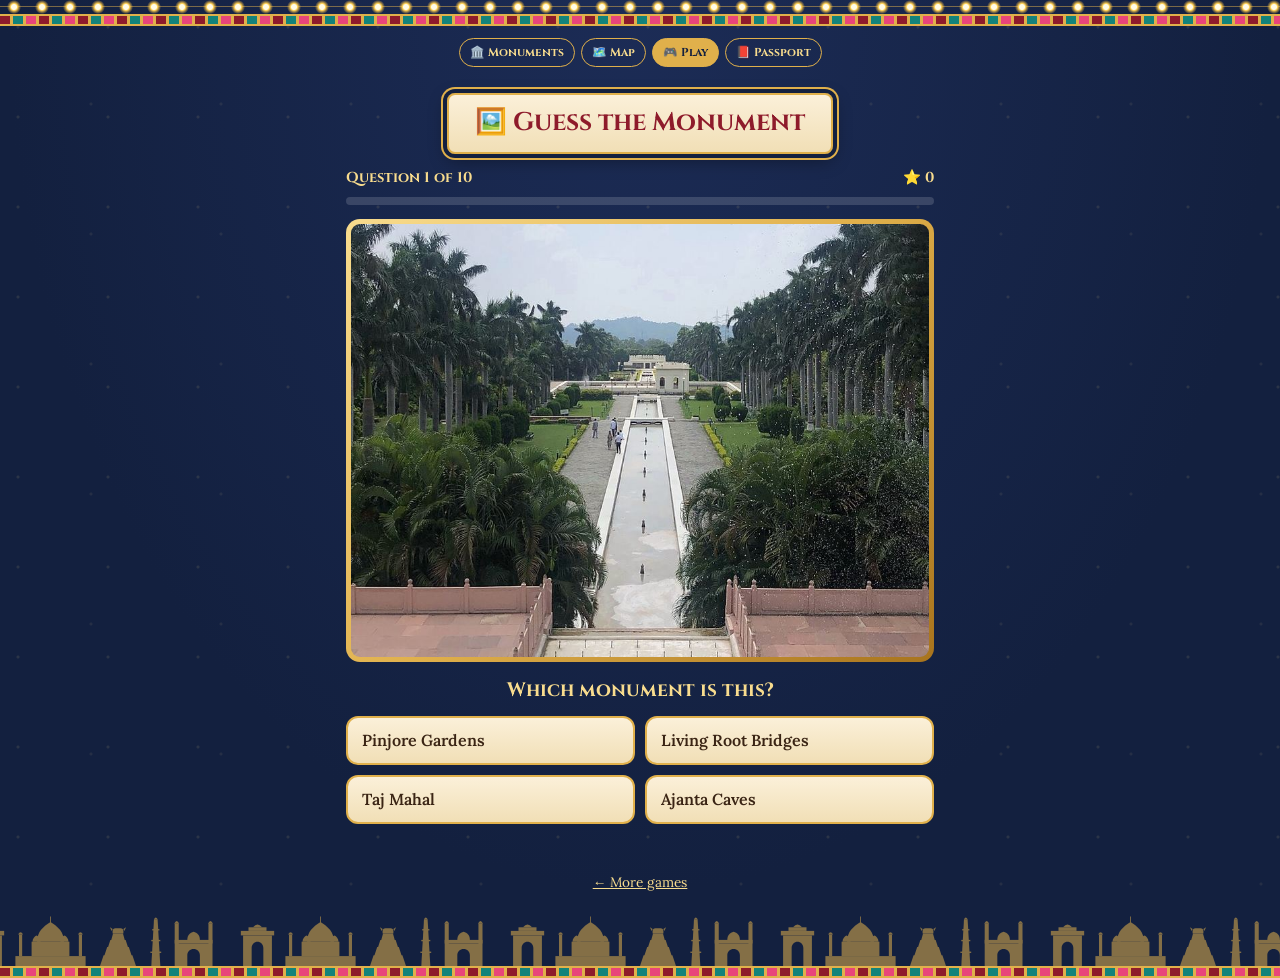
==== guess.html @ 889fbae5 "Add India map, Explore & Play games, and Heritage Passport - Tappable state map on the home page (ou" ====
<!doctype html>
<html lang="en">
<head>
  <meta charset="utf-8">
  <meta name="viewport" content="width=device-width, initial-scale=1">
  <title>Guess the Monument · India, A Living Museum</title>
  <meta name="theme-color" content="#13203f">
  <link rel="preconnect" href="https://fonts.googleapis.com">
  <link rel="preconnect" href="https://fonts.gstatic.com" crossorigin>
  <link rel="stylesheet" href="https://fonts.googleapis.com/css2?family=Cinzel+Decorative:wght@700&family=Cinzel:wght@600;700&family=Lora:ital,wght@0,400;0,600;1,400&display=swap">
  <link rel="stylesheet" href="css/style.css">
</head>
<body>
  <div class="lights" aria-hidden="true"></div>
  <div class="band" aria-hidden="true"></div>
  <nav class="mainnav" id="nav" aria-label="Main"></nav>

  <main class="wrap game">
    <h1 class="plaque">🖼️ Guess the Monument</h1>
    <div id="game" aria-live="polite"></div>
  </main>

  <footer>
    <div class="wrap"><a href="play.html">← More games</a></div>
    <div class="skyline" aria-hidden="true"></div>
    <div class="band" aria-hidden="true"></div>
  </footer>

  <script src="js/data.js"></script>
  <script src="js/image-credits.js"></script>
  <script src="js/common.js"></script>
  <script>
    renderNav("play");
    const ROUNDS = 10, WIN = 8;
    const box = document.getElementById("game");
    let questions, round, score;

    function start() {
      questions = sample(MONUMENTS, ROUNDS);
      round = 0; score = 0;
      ask();
    }

    function ask() {
      const m = questions[round];
      // 3 wrong answers, from other states so it is fair
      const wrong = sample(MONUMENTS.filter(x => x.state !== m.state), 3);
      const options = shuffle([m, ...wrong]);
      const next = questions[round + 1];
      if (next) new Image().src = photoOf(next.id);   // load the next photo early

      box.innerHTML = `
        <div class="scorebar"><span>Question ${round + 1} of ${ROUNDS}</span><span>⭐ ${score}</span></div>
        <div class="progress"><i style="width:${(round / ROUNDS) * 100}%"></i></div>
        <div class="quiz-photo"><img src="${photoOf(esc(m.id))}" alt="Which monument is this?" width="960" height="720"></div>
        <p class="question">Which monument is this?</p>
        <div class="options">${options.map(o => `<button class="opt" data-id="${esc(o.id)}">${esc(o.name)}</button>`).join("")}</div>
        <div class="feedback" id="fb"></div>`;

      box.querySelectorAll(".opt").forEach(b => b.addEventListener("click", () => answer(b, m)));
    }

    function answer(button, m) {
      const right = button.dataset.id === m.id;
      if (right) score++;
      box.querySelectorAll(".opt").forEach(b => {
        b.disabled = true;
        if (b.dataset.id === m.id) b.classList.add("correct");
      });
      if (!right) button.classList.add("wrong");
      const fact = m.facts[Math.floor(Math.random() * m.facts.length)];
      document.getElementById("fb").innerHTML = `
        <div class="panel">
          <h2>${right ? "✅ Correct!" : "❌ Not quite!"}</h2>
          <p style="margin:0 0 6px">This is <b>${esc(m.name)}</b> in <b>${esc(m.state)}</b>.</p>
          <p style="margin:0">💡 ${esc(fact)}</p>
        </div>
        <div class="center"><button class="btn" id="next">${round + 1 < ROUNDS ? "Next question →" : "See my score"}</button></div>`;
      document.getElementById("next").addEventListener("click", () => {
        round++;
        round < ROUNDS ? ask() : finish();
        window.scrollTo({ top: 0, behavior: "smooth" });
      });
    }

    function finish() {
      const best = Math.max(score, store.get("ilm-guess-best", 0));
      store.set("ilm-guess-best", best);
      const stars = score >= 9 ? 3 : score >= 6 ? 2 : score >= 3 ? 1 : 0;
      box.innerHTML = `
        <div class="panel result" style="margin-top:16px">
          <div class="stars">${"⭐".repeat(stars)}${"☆".repeat(3 - stars)}</div>
          <div class="score" style="color:var(--maroon)">${score} / ${ROUNDS}</div>
          <p>${score >= WIN ? "Amazing — you really know India's monuments!" : score >= 5 ? "Well done! Explore more monuments and try again." : "Good try! Read about the monuments and play again."}</p>
          <p style="margin:0;color:var(--ink-soft)">Your best score: ${best} / ${ROUNDS}</p>
        </div>
        ${score >= WIN ? `<div class="prize"><strong>🎁 You're a winner!</strong>Show this screen at our stall to claim your prize.</div>` : ""}
        <div class="center" style="margin-top:16px">
          <button class="btn" id="again">Play again</button>
          <a class="btn secondary" href="play.html">More games</a>
        </div>`;
      document.getElementById("again").addEventListener("click", start);
    }

    start();
  </script>
</body>
</html>
---- css/style.css ----
/* ===== INDIA · A Living Museum — shared styles (mobile-first) =====
   Theme: navy exhibition board, gold lettering, parchment cards,
   fairy lights, lotus motifs and an ornate folk-art border.        */
:root {
  --navy: #13203f;
  --navy-2: #1c2c56;
  --gold: #e0b04b;
  --gold-light: #f8dc8e;
  --parchment: #fbf0d9;
  --parchment-2: #f1dfb6;
  --ink: #3a2414;
  --ink-soft: #6e5038;
  --maroon: #8e1b2b;
  --saffron: #e8772e;
  --pink: #e8457a;
  --teal: #13837a;
  --green: #2f7d32;
  --radius: 12px;
  --display: "Cinzel", "Trajan Pro", Georgia, serif;
  --fancy: "Cinzel Decorative", "Cinzel", Georgia, serif;
  --body: "Lora", Georgia, "Times New Roman", serif;
  color-scheme: dark;
}

* { box-sizing: border-box; }
html { -webkit-text-size-adjust: 100%; }
body {
  margin: 0;
  color: var(--parchment);
  font: 17px/1.6 var(--body);
  background-color: var(--navy);
  /* faint starry pattern like the board's backdrop */
  background-image:
    radial-gradient(circle at 20% 30%, rgba(248, 220, 142, .10) 0 1px, transparent 2px),
    radial-gradient(circle at 70% 80%, rgba(248, 220, 142, .08) 0 1px, transparent 2px),
    radial-gradient(ellipse at top, var(--navy-2), var(--navy) 70%);
  background-size: 90px 90px, 130px 130px, 100% 100%;
  background-attachment: fixed;
}
img { max-width: 100%; display: block; }
a { color: var(--gold-light); }
.wrap { max-width: 1100px; margin: 0 auto; padding: 0 16px; }

/* ---------- Fairy lights ---------- */
.lights {
  height: 14px;
  background:
    radial-gradient(circle, #fffbe6 0 2.5px, #ffd45c 3.5px, rgba(255, 196, 64, .55) 5px, rgba(255, 196, 64, 0) 7px) 0 50% / 28px 14px repeat-x,
    linear-gradient(transparent 6px, rgba(224, 176, 75, .5) 6px 7px, transparent 7px);
  animation: twinkle 2.4s ease-in-out infinite alternate;
}
@keyframes twinkle { from { opacity: .65; } to { opacity: 1; } }

/* ---------- Ornate folk-art band (like the board's painted frame) ---------- */
.band {
  height: 12px;
  background:
    repeating-linear-gradient(90deg,
      var(--maroon) 0 10px, var(--gold) 10px 13px, var(--teal) 13px 23px,
      var(--gold) 23px 26px, var(--pink) 26px 36px, var(--gold) 36px 39px);
  border-top: 2px solid var(--gold);
  border-bottom: 2px solid var(--gold);
}

/* ---------- Header ---------- */
.hero { text-align: center; padding: 22px 0 0; position: relative; }
.lotus { width: 74px; height: auto; margin: 0 auto 4px; filter: drop-shadow(0 0 10px rgba(255, 170, 90, .55)); }
.hero h1 { margin: 0; line-height: 1; }
.hero .india {
  display: block;
  font-family: var(--fancy); font-weight: 700;
  font-size: clamp(3rem, 15vw, 5.6rem); letter-spacing: .06em;
  background: linear-gradient(180deg, #fff3c4 0%, var(--gold-light) 35%, var(--gold) 65%, #b07a1e 100%);
  -webkit-background-clip: text; background-clip: text; color: transparent;
  filter: drop-shadow(0 0 14px rgba(248, 220, 142, .45));
}
.hero .museum {
  display: block; margin-top: 6px;
  font-family: var(--display); font-weight: 700;
  font-size: clamp(1.35rem, 6vw, 2.3rem); letter-spacing: .08em; text-transform: uppercase;
  color: var(--gold-light);
}
.ribbon {
  display: inline-block; margin: 14px auto 0; padding: 7px 34px;
  background: linear-gradient(var(--parchment), var(--parchment-2));
  color: var(--ink); font-family: var(--display); font-weight: 600;
  font-size: clamp(.72rem, 3vw, .95rem); letter-spacing: .03em; text-wrap: balance;
  clip-path: polygon(0 0, 100% 0, calc(100% - 14px) 50%, 100% 100%, 0 100%, 14px 50%);
}
.hero p.intro { margin: 14px auto 0; max-width: 34em; color: var(--parchment-2); font-style: italic; }
.skyline {
  height: 70px; margin-top: 12px;
  background: url("../images/skyline.svg") center bottom / auto 100% repeat-x;
  opacity: .9;
}

/* ---------- Plaque headings ---------- */
.plaque {
  display: table; margin: 26px auto 6px; padding: 8px 26px;
  background: linear-gradient(var(--parchment), var(--parchment-2));
  color: var(--maroon); font-family: var(--display); font-weight: 700;
  font-size: clamp(1.15rem, 4.8vw, 1.6rem); text-align: center;
  border: 2px solid var(--gold); border-radius: 8px;
  box-shadow: 0 0 0 4px var(--navy), 0 0 0 6px var(--gold), 0 6px 18px rgba(0, 0, 0, .4);
}
.plaque-sub { text-align: center; color: var(--parchment-2); margin: 10px 0 0; font-size: .95rem; }

/* ---------- Search + filters ---------- */
.tools {
  position: sticky; top: 0; z-index: 5; padding: 12px 0;
  background: rgba(19, 32, 63, .94); backdrop-filter: blur(6px);
  border-bottom: 1px solid rgba(224, 176, 75, .4);
}
.search {
  width: 100%; padding: 12px 16px; font: 1rem var(--body);
  border-radius: 999px; border: 2px solid var(--gold);
  background: var(--parchment); color: var(--ink);
}
.search::placeholder { color: var(--ink-soft); }
.chips { display: flex; gap: 8px; margin-top: 10px; overflow-x: auto; scrollbar-width: none; }
.chips::-webkit-scrollbar { display: none; }
.chip {
  border: 1.5px solid var(--gold); background: transparent; color: var(--gold-light);
  padding: 6px 15px; border-radius: 999px; font: 600 .85rem var(--display);
  cursor: pointer; white-space: nowrap; letter-spacing: .02em;
}
.chip[aria-pressed="true"] { background: var(--gold); color: var(--navy); }

/* ---------- Monument cards ---------- */
.grid { display: grid; gap: 14px; grid-template-columns: repeat(auto-fill, minmax(155px, 1fr)); margin-top: 18px; }
.card {
  position: relative; display: block; text-decoration: none; color: var(--ink);
  background: linear-gradient(var(--parchment), var(--parchment-2));
  border: 2px solid var(--gold); border-radius: var(--radius); overflow: hidden;
  box-shadow: 0 6px 16px rgba(0, 0, 0, .35);
  transition: transform .15s, box-shadow .15s;
}
.card:hover, .card:focus-visible { transform: translateY(-3px); box-shadow: 0 0 0 2px var(--gold-light), 0 0 22px rgba(248, 220, 142, .35); }
.card img {
  width: 100%; height: auto; aspect-ratio: 4 / 3; object-fit: cover;
  background: var(--parchment-2); border-bottom: 3px solid var(--gold);
}
.card div { padding: 9px 11px 11px; }
.card strong { display: block; font: 700 .95rem/1.25 var(--display); color: var(--maroon); }
.card span { font-size: .8rem; color: var(--ink-soft); }
.card .ut {
  font: 700 .62rem var(--display); color: #fff; background: var(--teal);
  padding: 1px 6px; border-radius: 4px; margin-left: 5px; vertical-align: 1px;
}
.empty { color: var(--parchment-2); padding: 30px 0; text-align: center; }

/* ---------- Footer ---------- */
footer { text-align: center; color: var(--parchment-2); font-size: .85rem; padding: 34px 0 0; }
footer .skyline { margin-top: 18px; height: 54px; opacity: .55; }
footer .band { margin-top: 0; }

/* ---------- Monument page ---------- */
.topbar { display: flex; align-items: center; justify-content: space-between; gap: 10px; padding: 12px 0; }
.back {
  display: inline-flex; align-items: center; gap: 6px; text-decoration: none;
  font: 700 .9rem var(--display); color: var(--navy);
  padding: 8px 16px; border-radius: 999px; background: linear-gradient(var(--gold-light), var(--gold));
}
.brand {
  text-decoration: none; text-align: right; line-height: 1.05;
  font: 700 .95rem var(--fancy); color: var(--gold-light);
}
.brand small { display: block; font: 600 .62rem var(--display); letter-spacing: .12em; text-transform: uppercase; color: var(--gold); }

.photo { margin: 0; padding: 6px; background: linear-gradient(135deg, var(--gold-light), var(--gold) 50%, #a8741d); border-radius: 14px; }
.photo img { width: 100%; height: auto; max-height: 60vh; object-fit: cover; border-radius: 9px; }
.credit { font-size: .72rem; color: var(--parchment-2); opacity: .8; padding: 6px 2px 0; margin: 0; }
.credit a { color: inherit; }

.title {
  margin: 18px 0 6px; text-align: center;
  font: 700 clamp(1.8rem, 7vw, 2.7rem)/1.15 var(--display); letter-spacing: .02em;
  color: var(--gold-light); text-shadow: 0 0 18px rgba(248, 220, 142, .35);
}
.where { margin: 0 0 20px; text-align: center; }
.badge {
  display: inline-block; font: 700 .75rem var(--display); letter-spacing: .03em;
  padding: 4px 12px; border-radius: 999px; margin: 3px;
  background: var(--parchment); color: var(--maroon); border: 1.5px solid var(--gold);
}
.badge.unesco { background: var(--teal); color: #fff; border-color: var(--gold-light); }

.panel {
  position: relative; color: var(--ink);
  background: linear-gradient(var(--parchment), var(--parchment-2));
  border: 2px solid var(--gold); border-radius: var(--radius);
  box-shadow: inset 0 0 0 4px var(--parchment), inset 0 0 0 5px rgba(224, 176, 75, .7), 0 8px 22px rgba(0, 0, 0, .35);
  padding: 20px 18px 16px; margin-bottom: 20px;
}
.panel h2 {
  margin: 0 0 14px; text-align: center;
  font: 700 1.25rem var(--display); color: var(--maroon);
}
.panel h2::after {
  content: ""; display: block; width: 90px; height: 3px; margin: 8px auto 0;
  background: linear-gradient(90deg, transparent, var(--gold), transparent);
}
.facts-table { margin: 0; display: grid; grid-template-columns: 1fr; gap: 10px; }
.facts-table div { border-bottom: 1px dashed rgba(142, 27, 43, .25); padding-bottom: 8px; }
.facts-table div:last-child { border-bottom: 0; }
.facts-table dt { font: 700 .72rem var(--display); text-transform: uppercase; letter-spacing: .08em; color: var(--teal); }
.facts-table dd { margin: 2px 0 0; }
@media (min-width: 720px) { .facts-table { grid-template-columns: 1fr 1fr; } }

.fun { list-style: none; padding: 0; margin: 0; counter-reset: fact; }
.fun li { counter-increment: fact; position: relative; padding: 4px 0 14px 48px; }
.fun li::before {
  content: counter(fact); position: absolute; left: 0; top: 1px;
  width: 34px; height: 34px; border-radius: 50%; display: grid; place-items: center;
  background: radial-gradient(circle at 35% 30%, #c0343f, var(--maroon));
  color: var(--gold-light); border: 2px solid var(--gold);
  font: 700 .95rem var(--display);
}

.pager { display: flex; justify-content: space-between; gap: 10px; margin: 4px 0 6px; }
.pager a {
  flex: 1; text-decoration: none; color: var(--ink);
  background: linear-gradient(var(--parchment), var(--parchment-2));
  border: 2px solid var(--gold); border-radius: 10px; padding: 9px 12px;
  font: 700 .88rem var(--display);
}
.pager a small { display: block; font: 600 .7rem var(--body); color: var(--ink-soft); }
.pager a.next { text-align: right; }

/* ---------- Navigation ---------- */
.mainnav { display: flex; justify-content: center; flex-wrap: wrap; gap: 6px; padding: 12px 10px 0; }
.mainnav a {
  display: inline-flex; align-items: center; gap: 4px; text-decoration: none;
  padding: 6px 10px; border-radius: 999px; border: 1.5px solid var(--gold);
  font: 700 .72rem var(--display); color: var(--gold-light);
}
.mainnav a[aria-current="page"] { background: var(--gold); color: var(--navy); }

/* ---------- Buttons ---------- */
.btn {
  display: inline-block; cursor: pointer; text-decoration: none; text-align: center;
  padding: 11px 22px; border-radius: 999px; border: 0;
  background: linear-gradient(var(--gold-light), var(--gold)); color: var(--navy);
  font: 700 1rem var(--display); box-shadow: 0 4px 12px rgba(0, 0, 0, .35);
}
.btn:disabled { opacity: .5; cursor: default; }
.btn.secondary { background: transparent; color: var(--gold-light); border: 1.5px solid var(--gold); box-shadow: none; }
.center { text-align: center; }

/* ---------- Map of India ---------- */
.map-box { position: relative; max-width: 560px; margin: 16px auto 0; }
.map-box svg { width: 100%; height: auto; display: block; filter: drop-shadow(0 6px 14px rgba(0, 0, 0, .45)); }
.map-box path { stroke: var(--navy); stroke-width: .9; cursor: pointer; transition: filter .15s; }
.map-box path:hover { filter: brightness(1.12); }
.map-box path.sel { stroke: #fff; stroke-width: 2.4; filter: brightness(1.15) drop-shadow(0 0 6px #fff6c9); }
.map-box path:focus { outline: none; stroke: #fff; stroke-width: 2.4; }
.map-box text {
  font: 700 9px var(--display); fill: #2b1a0c; text-anchor: middle; pointer-events: none;
  paint-order: stroke; stroke: rgba(255, 255, 255, .7); stroke-width: 2.2px;
}
.compass { position: absolute; left: 2%; bottom: 27%; width: 15%; max-width: 70px; opacity: .9; pointer-events: none; }
.map-pick { display: block; width: 100%; max-width: 560px; margin: 12px auto 0; padding: 10px 14px; border-radius: 999px; border: 2px solid var(--gold); background: var(--parchment); color: var(--ink); font: 1rem var(--body); }
.map-info { max-width: 560px; margin: 14px auto 0; }
.map-info .panel { margin: 0; }
.mini { display: flex; gap: 10px; align-items: center; text-decoration: none; color: var(--ink); padding: 8px 0; border-top: 1px dashed rgba(142, 27, 43, .25); }
.mini:first-of-type { border-top: 0; }
.mini img { width: 84px; height: 63px; object-fit: cover; border-radius: 8px; border: 2px solid var(--gold); flex: none; }
.mini strong { display: block; font: 700 1rem var(--display); color: var(--maroon); }
.mini span { font-size: .85rem; color: var(--ink-soft); }

/* ---------- Explore & Play hub ---------- */
.games { display: grid; gap: 14px; grid-template-columns: repeat(auto-fill, minmax(155px, 1fr)); margin-top: 18px; }
.game-card {
  display: flex; flex-direction: column; align-items: center; text-align: center; gap: 6px;
  text-decoration: none; color: var(--ink); padding: 18px 12px;
  background: linear-gradient(var(--parchment), var(--parchment-2));
  border: 2px solid var(--gold); border-radius: var(--radius);
  box-shadow: inset 0 0 0 4px var(--parchment), inset 0 0 0 5px rgba(224, 176, 75, .7), 0 6px 16px rgba(0, 0, 0, .35);
}
.game-card .big { font-size: 2.6rem; line-height: 1; }
.game-card strong { font: 700 1.05rem/1.2 var(--display); color: var(--maroon); }
.game-card span { font-size: .85rem; color: var(--ink-soft); }
.prize-note {
  margin: 22px auto 0; max-width: 560px; text-align: center; padding: 14px 16px;
  border: 2px dashed var(--gold); border-radius: var(--radius); color: var(--parchment);
}
.prize-note strong { color: var(--gold-light); font-family: var(--display); }

/* ---------- Quiz pieces (shared by games) ---------- */
.game { max-width: 620px; margin: 0 auto; }
.scorebar { display: flex; justify-content: space-between; align-items: center; margin: 14px 0 10px; font: 700 .9rem var(--display); color: var(--gold-light); }
.progress { height: 8px; border-radius: 99px; background: rgba(255, 255, 255, .15); overflow: hidden; margin-bottom: 14px; }
.progress i { display: block; height: 100%; background: linear-gradient(90deg, var(--saffron), var(--gold-light)); transition: width .3s; }
.quiz-photo { padding: 5px; background: linear-gradient(135deg, var(--gold-light), var(--gold) 50%, #a8741d); border-radius: 14px; }
.quiz-photo img { width: 100%; aspect-ratio: 4 / 3; height: auto; object-fit: cover; border-radius: 9px; }
.question { font: 700 1.2rem/1.35 var(--display); color: var(--gold-light); text-align: center; margin: 16px 0 12px; }
.options { display: grid; gap: 10px; }
@media (min-width: 560px) { .options { grid-template-columns: 1fr 1fr; } }
.opt {
  cursor: pointer; text-align: left; padding: 12px 14px; border-radius: 12px;
  border: 2px solid var(--gold); background: linear-gradient(var(--parchment), var(--parchment-2));
  color: var(--ink); font: 600 1rem/1.3 var(--body);
}
.opt.correct { background: #d6f5d6; border-color: var(--green); color: #14421a; }
.opt.wrong { background: #fbd5d5; border-color: #b42318; color: #6b1010; }
.opt:disabled { cursor: default; }
.feedback { margin-top: 14px; }
.feedback .panel { margin-bottom: 12px; }
.result { text-align: center; }
.result .stars { font-size: 2.4rem; letter-spacing: .1em; }
.result .score { font: 700 2.4rem var(--fancy); color: var(--gold-light); margin: 6px 0; }

/* ---------- Match the Tradition ---------- */
.match { display: grid; grid-template-columns: 1fr 1fr; gap: 10px; }
.match .col { display: grid; gap: 10px; align-content: start; }
.tile {
  cursor: pointer; padding: 10px; border-radius: 12px; min-height: 64px; text-align: center;
  border: 2px solid var(--gold); background: linear-gradient(var(--parchment), var(--parchment-2));
  color: var(--ink); font: 600 .92rem/1.25 var(--body);
}
.tile small { display: block; font: 700 .65rem var(--display); color: var(--teal); text-transform: uppercase; letter-spacing: .06em; }
.tile.state { font-family: var(--display); font-weight: 700; color: var(--maroon); }
.tile.picked { box-shadow: 0 0 0 3px #fff, 0 0 16px var(--gold-light); }
.tile.done { background: #d6f5d6; border-color: var(--green); color: #14421a; cursor: default; }
.tile.shake { animation: shake .35s; border-color: #b42318; }
@keyframes shake { 25% { transform: translateX(-5px); } 75% { transform: translateX(5px); } }

/* ---------- Spin & Answer ---------- */
.wheel-box { position: relative; width: min(300px, 80vw); margin: 18px auto 6px; }
.wheel {
  width: 100%; aspect-ratio: 1; border-radius: 50%; border: 6px solid var(--gold);
  box-shadow: 0 0 0 4px var(--navy), 0 0 0 7px var(--gold-light), 0 10px 24px rgba(0, 0, 0, .45);
  transition: transform 3s cubic-bezier(.17, .67, .2, 1); position: relative;
}
.wheel span {
  position: absolute; left: 50%; top: 50%; width: 46%; transform-origin: 0 50%;
  font: 700 .72rem var(--display); color: #2b1a0c; text-align: right; padding-right: 10px;
}
.wheel-pointer {
  position: absolute; left: 50%; top: -14px; transform: translateX(-50%); z-index: 2;
  width: 0; height: 0; border-left: 14px solid transparent; border-right: 14px solid transparent;
  border-top: 26px solid var(--maroon); filter: drop-shadow(0 2px 2px rgba(0, 0, 0, .5));
}
.wheel-hub {
  position: absolute; left: 50%; top: 50%; width: 18%; aspect-ratio: 1; transform: translate(-50%, -50%);
  border-radius: 50%; background: radial-gradient(circle at 35% 30%, var(--gold-light), var(--gold));
  border: 3px solid var(--navy);
}
.category { text-align: center; font: 700 1rem var(--display); color: var(--gold-light); min-height: 1.5em; }

/* ---------- Heritage Passport ---------- */
.passport-cover {
  max-width: 560px; margin: 16px auto 0; padding: 20px 18px; text-align: center; border-radius: 14px;
  background: linear-gradient(160deg, #6b1422, #3e0b14); border: 3px solid var(--gold);
  box-shadow: inset 0 0 0 5px #4e0f19, inset 0 0 0 6px var(--gold), 0 10px 24px rgba(0, 0, 0, .45);
}
.passport-cover h2 { margin: 0; font: 700 1.5rem var(--fancy); color: var(--gold-light); }
.passport-cover p { margin: 6px 0 0; color: var(--parchment-2); }
.passport-cover .count { font: 700 2.6rem var(--fancy); color: var(--gold-light); margin-top: 6px; }
.prize {
  max-width: 560px; margin: 14px auto 0; padding: 14px; text-align: center; border-radius: 12px;
  background: linear-gradient(var(--gold-light), var(--gold)); color: var(--navy); font-weight: 600;
}
.prize strong { display: block; font: 700 1.25rem var(--display); }
.stamps { display: grid; gap: 12px; grid-template-columns: repeat(auto-fill, minmax(96px, 1fr)); margin-top: 18px; }
.stamp {
  aspect-ratio: 1; border-radius: 50%; display: flex; flex-direction: column; justify-content: center; align-items: center; text-align: center;
  padding: 10px; text-decoration: none; font: 700 .64rem/1.15 var(--display);
  border: 2px dashed rgba(248, 220, 142, .35); color: rgba(248, 220, 142, .45);
}
.stamp.got {
  border: 3px double var(--maroon); color: var(--maroon); background: var(--parchment);
  transform: rotate(-8deg); box-shadow: 0 0 0 3px var(--parchment), 0 0 0 5px var(--maroon);
}
.stamp.got:nth-child(even) { transform: rotate(7deg); border-color: var(--teal); color: var(--teal); box-shadow: 0 0 0 3px var(--parchment), 0 0 0 5px var(--teal); }
.stamp em { display: block; font: 600 .58rem var(--body); font-style: normal; opacity: .8; margin-top: 2px; }

/* stamp notice on monument pages */
.stamp-toast {
  display: flex; gap: 10px; align-items: center; margin: 0 0 18px; padding: 10px 14px; border-radius: 12px;
  background: linear-gradient(160deg, #6b1422, #3e0b14); border: 2px solid var(--gold); color: var(--parchment);
  text-decoration: none; font-size: .92rem;
}
.stamp-toast b { color: var(--gold-light); font-family: var(--display); }
.stamp-toast .ico { font-size: 1.6rem; }

@media (prefers-reduced-motion: reduce) {
  .lights { animation: none; }
  .card { transition: none; }
  .wheel { transition-duration: .01s; }
  .tile.shake { animation: none; }
}
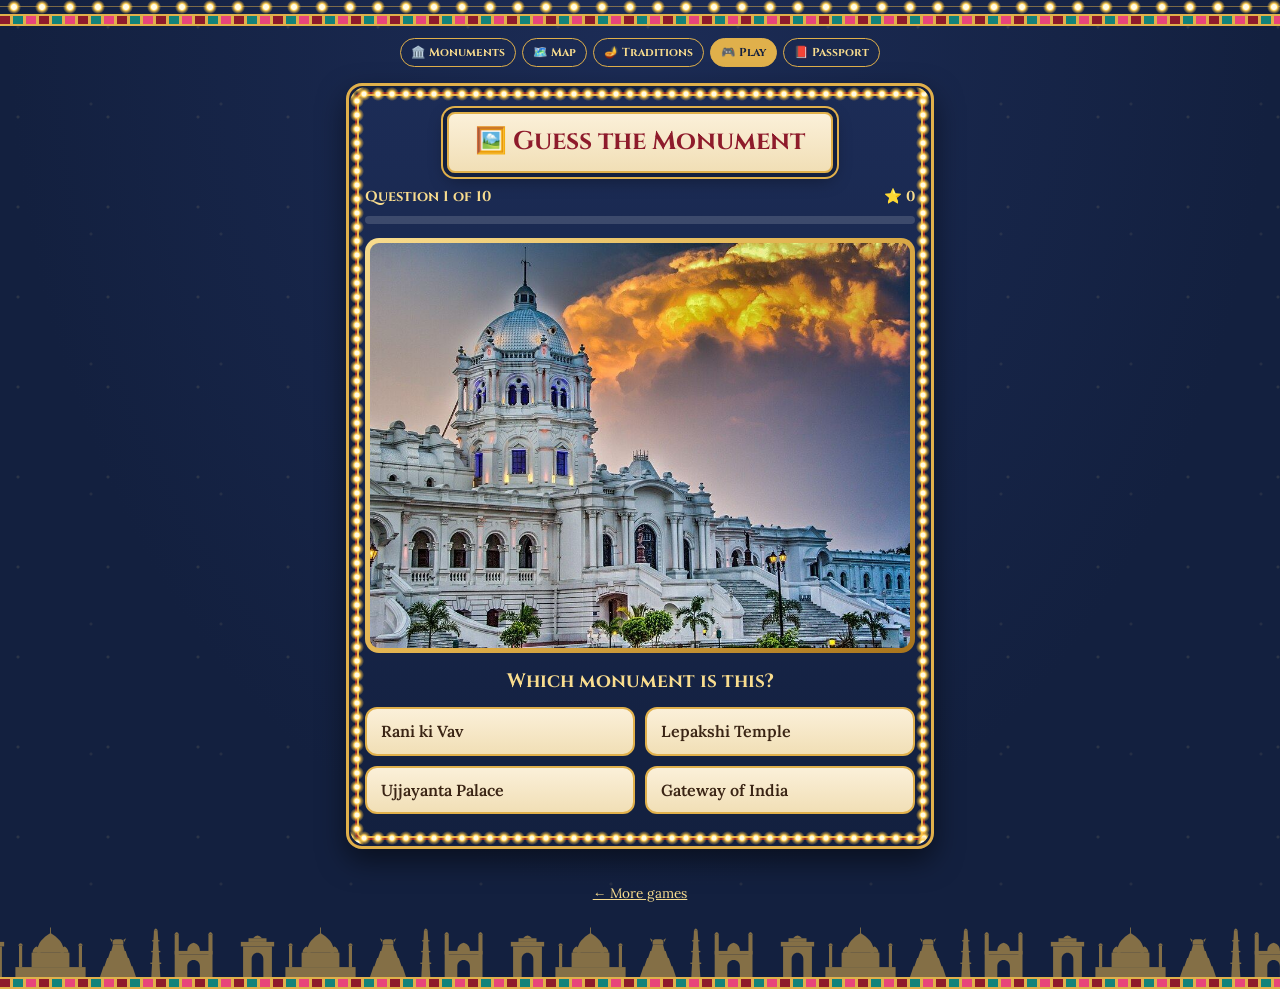
==== commit 77945610: "Add festive light frames to game, passport and monument pages" ====
--- a/guess.html
+++ b/guess.html
@@ -16,8 +16,10 @@
   <nav class="mainnav" id="nav" aria-label="Main"></nav>
 
   <main class="wrap game">
+   <div class="board-frame lit" style="margin-top:16px">
     <h1 class="plaque">🖼️ Guess the Monument</h1>
     <div id="game" aria-live="polite"></div>
+   </div>
   </main>
 
   <footer>
--- a/css/style.css
+++ b/css/style.css
@@ -258,7 +258,7 @@
   font: 700 9px var(--display); fill: #2b1a0c; text-anchor: middle; pointer-events: none;
   paint-order: stroke; stroke: rgba(255, 255, 255, .7); stroke-width: 2.2px;
 }
-.compass { position: absolute; left: 2%; bottom: 27%; width: 15%; max-width: 70px; opacity: .9; pointer-events: none; }
+.compass { position: absolute; right: 4%; top: 3%; width: 15%; max-width: 70px; opacity: .9; pointer-events: none; }
 .map-pick { display: block; width: 100%; max-width: 560px; margin: 12px auto 0; padding: 10px 14px; border-radius: 999px; border: 2px solid var(--gold); background: var(--parchment); color: var(--ink); font: 1rem var(--body); }
 .map-info { max-width: 560px; margin: 14px auto 0; }
 .map-info .panel { margin: 0; }
@@ -267,24 +267,6 @@
 .mini img { width: 84px; height: 63px; object-fit: cover; border-radius: 8px; border: 2px solid var(--gold); flex: none; }
 .mini strong { display: block; font: 700 1rem var(--display); color: var(--maroon); }
 .mini span { font-size: .85rem; color: var(--ink-soft); }
-
-/* ---------- Explore & Play hub ---------- */
-.games { display: grid; gap: 14px; grid-template-columns: repeat(auto-fill, minmax(155px, 1fr)); margin-top: 18px; }
-.game-card {
-  display: flex; flex-direction: column; align-items: center; text-align: center; gap: 6px;
-  text-decoration: none; color: var(--ink); padding: 18px 12px;
-  background: linear-gradient(var(--parchment), var(--parchment-2));
-  border: 2px solid var(--gold); border-radius: var(--radius);
-  box-shadow: inset 0 0 0 4px var(--parchment), inset 0 0 0 5px rgba(224, 176, 75, .7), 0 6px 16px rgba(0, 0, 0, .35);
-}
-.game-card .big { font-size: 2.6rem; line-height: 1; }
-.game-card strong { font: 700 1.05rem/1.2 var(--display); color: var(--maroon); }
-.game-card span { font-size: .85rem; color: var(--ink-soft); }
-.prize-note {
-  margin: 22px auto 0; max-width: 560px; text-align: center; padding: 14px 16px;
-  border: 2px dashed var(--gold); border-radius: var(--radius); color: var(--parchment);
-}
-.prize-note strong { color: var(--gold-light); font-family: var(--display); }
 
 /* ---------- Quiz pieces (shared by games) ---------- */
 .game { max-width: 620px; margin: 0 auto; }
@@ -384,9 +366,229 @@
 .stamp-toast b { color: var(--gold-light); font-family: var(--display); }
 .stamp-toast .ico { font-size: 1.6rem; }
 
+/* ---------- Living Traditions ---------- */
+.trad-panel { margin-top: 20px; }
+.trad-panel .lead { margin: -4px 0 12px; text-align: center; color: var(--ink-soft); font-size: .95rem; }
+.trad-panel .hint { white-space: nowrap; font: 700 .7rem var(--display); color: var(--teal); }
+.trad-panel h3 { margin: 18px 0 8px; font: 700 1rem var(--display); color: var(--maroon); }
+.trad-row {
+  display: grid; grid-auto-flow: column; grid-auto-columns: 138px; gap: 12px;
+  overflow-x: auto; padding: 4px 2px 10px; scroll-snap-type: x mandatory;
+  scrollbar-width: thin; scrollbar-color: var(--gold) transparent;
+}
+.trad { scroll-snap-align: start; text-decoration: none; color: var(--ink); text-align: center; }
+.trad img, .trad-icon {
+  width: 100%; height: auto; aspect-ratio: 1; object-fit: cover; border-radius: 10px;
+  border: 3px solid var(--gold); box-shadow: 0 3px 8px rgba(60, 30, 10, .25); background: var(--parchment-2);
+}
+.trad-icon { display: grid; place-items: center; font-size: 3.4rem; background: radial-gradient(circle, #fff6dc, var(--parchment-2)); }
+.trad strong { display: block; margin-top: 6px; font: 700 .85rem/1.2 var(--display); color: var(--maroon); }
+.trad span { font-size: .75rem; color: var(--ink-soft); }
+.scripts { display: grid; grid-template-columns: repeat(auto-fill, minmax(92px, 1fr)); gap: 8px; }
+.scripts div { text-align: center; padding: 8px 4px; border-radius: 10px; background: rgba(255, 255, 255, .55); border: 1px solid rgba(224, 176, 75, .6); }
+.scripts b { display: block; font: 600 1.3rem/1.4 "Noto Sans", "Nirmala UI", system-ui, sans-serif; color: var(--maroon); }
+.scripts span { font: 700 .66rem var(--display); color: var(--teal); text-transform: uppercase; letter-spacing: .05em; }
+.chips-static { display: flex; flex-wrap: wrap; gap: 6px; }
+.chips-static span { padding: 3px 10px; border-radius: 999px; font-size: .82rem; background: var(--maroon); color: var(--parchment); }
+.ticks { list-style: none; margin: 0; padding: 0; }
+.ticks li { position: relative; padding: 4px 0 8px 30px; }
+.ticks li::before {
+  content: "✦"; position: absolute; left: 4px; top: 4px; color: var(--saffron); font-weight: 700;
+}
+.ticks.green li::before { content: "✔"; color: #fff; background: var(--green); width: 20px; height: 20px; border-radius: 50%; display: grid; place-items: center; font-size: .72rem; left: 0; top: 6px; }
+.credits { margin-top: 22px; color: var(--parchment-2); font-size: .78rem; }
+.credits summary { cursor: pointer; font: 700 .85rem var(--display); color: var(--gold-light); }
+.credits p { margin: 4px 0; opacity: .85; }
+.credits a { color: inherit; }
+.trad-preview { display: grid; gap: 16px; grid-template-columns: repeat(auto-fit, minmax(300px, 1fr)); margin-top: 16px; }
+.trad-three { display: grid; grid-template-columns: repeat(3, 1fr); gap: 10px; }
+.trad-three .trad strong { font-size: .78rem; }
+.trad-three .trad-icon { font-size: 2.4rem; }
+/* ---------- Festive light borders (like the fairy lights on the board) ----------
+   Add class="lit" to any framed box. Two sets of bulbs twinkle in turn. */
+.lit { position: relative; }
+.lit::before, .lit::after {
+  content: ""; position: absolute; inset: 1px; pointer-events: none; z-index: 2; border-radius: inherit;
+  --bulb: radial-gradient(circle, #fffbe6 0 2px, #ffd45c 3px, rgba(255, 196, 64, .55) 4.5px, rgba(255, 196, 64, 0) 7px);
+  background:
+    var(--bulb) 0 0 / 28px 14px repeat-x,
+    var(--bulb) 0 100% / 28px 14px repeat-x,
+    var(--bulb) 0 0 / 14px 28px repeat-y,
+    var(--bulb) 100% 0 / 14px 28px repeat-y;
+  animation: bulbs 1.6s ease-in-out infinite alternate;
+}
+.lit::after {
+  background-position: 14px 0, 14px 100%, 0 14px, 100% 14px;   /* the in-between bulbs */
+  animation-delay: -1.6s;
+}
+@keyframes bulbs { from { opacity: .35; } to { opacity: 1; } }
+
+/* framed navy panel shared by the board-style sections */
+.board-frame {
+  max-width: 760px; margin: 0 auto; padding: 22px 16px 18px;
+  background: linear-gradient(var(--navy-2), var(--navy));
+  border: 3px solid var(--gold); border-radius: 16px;
+  box-shadow: inset 0 0 0 6px var(--navy), inset 0 0 0 8px var(--maroon), inset 0 0 0 10px var(--gold), 0 12px 28px rgba(0, 0, 0, .5);
+}
+.board-frame > .plaque:first-child { margin-top: 4px; }
+.board-frame.wide { max-width: 1100px; }
+.board-frame .trad-panel:last-child { margin-bottom: 4px; }
+#map, #traditions { margin-top: 26px; }
+@media (min-width: 900px) { #traditions .board-frame { max-width: 1100px; } }
+
+/* title arch at the top, like the board's arched header */
+.title-arch {
+  max-width: 640px; margin: 34px auto 0; padding: 30px 18px 22px;
+  background: radial-gradient(ellipse at top, #24366a, var(--navy) 75%);
+  border: 3px solid var(--gold); border-radius: 50% 50% 18px 18px / 70px 70px 18px 18px;
+  box-shadow: inset 0 0 0 6px var(--navy), inset 0 0 0 8px var(--maroon), 0 0 30px rgba(248, 220, 142, .18);
+}
+.title-arch .lotus { margin-top: -62px; }
+
+/* ---------- Our Heritage, Our Identity (board's left panel) ---------- */
+#heritage { margin-top: 26px; }
+.heritage-board {
+  position: relative; max-width: 760px; margin: 0 auto; padding: 22px 14px 0; overflow: hidden;
+  background: linear-gradient(var(--navy-2), var(--navy));
+  border: 3px solid var(--gold); border-radius: 16px;
+  box-shadow: inset 0 0 0 6px var(--navy), inset 0 0 0 8px var(--maroon), inset 0 0 0 10px var(--gold), 0 12px 28px rgba(0, 0, 0, .5);
+}
+.board-title {
+  display: table; margin: 0 auto 18px; padding: 10px 28px; transform: rotate(-2deg); text-align: center;
+  font: 700 clamp(1.4rem, 6vw, 1.9rem)/1.15 var(--fancy); color: var(--maroon);
+  background: linear-gradient(#fff8e6, var(--parchment-2)); border: 3px double var(--maroon); border-radius: 14px;
+  box-shadow: 0 0 0 3px var(--parchment), 0 0 0 5px var(--gold), 0 6px 16px rgba(0, 0, 0, .4);
+}
+.heritage-list { display: grid; gap: 12px; padding: 0 4px; }
+.heritage-row {
+  display: flex; gap: 12px; align-items: center; text-decoration: none; color: var(--ink);
+  padding: 10px; border-radius: 10px;
+  background: linear-gradient(#fff8e6, var(--parchment-2)); border: 2px solid var(--gold);
+  box-shadow: inset 0 0 0 3px var(--parchment), inset 0 0 0 4px rgba(224, 176, 75, .6), 0 4px 10px rgba(0, 0, 0, .35);
+  transition: transform .15s;
+}
+.heritage-row:hover, .heritage-row:focus-visible { transform: translateX(4px); }
+.heritage-row > img, .book-art {
+  flex: none; width: 104px; height: 84px; object-fit: cover; border-radius: 8px;
+  border: 3px solid var(--gold); box-shadow: 0 2px 6px rgba(0, 0, 0, .3);
+}
+.heritage-row h3 { margin: 0 0 2px; font: 700 1.05rem/1.2 var(--display); color: var(--maroon); }
+.heritage-row p { margin: 0; font-size: .86rem; line-height: 1.4; }
+.heritage-row .count { display: inline-block; margin-top: 4px; font: 700 .72rem var(--display); color: var(--teal); letter-spacing: .03em; }
+/* open-book tile for Languages & Literature */
+.book-art {
+  display: grid; grid-template-columns: 1fr 1fr; place-items: center; padding: 6px;
+  background: linear-gradient(90deg, #fffaf0 0 48%, #d8c49a 49% 51%, #fffaf0 52%);
+  font: 700 1.25rem/1 "Noto Sans", "Nirmala UI", system-ui, sans-serif; color: var(--maroon);
+}
+.book-art span:nth-child(even) { color: var(--teal); }
+.board-skyline { margin: 16px -14px 0; height: 46px; opacity: .55; }
+@media (min-width: 900px) {
+  .heritage-board { max-width: 1100px; }
+  .heritage-list { grid-template-columns: repeat(5, 1fr); }
+  .heritage-row { flex-direction: column; text-align: center; }
+  .heritage-row > img, .book-art { width: 100%; height: 110px; }
+  .heritage-row:hover, .heritage-row:focus-visible { transform: translateY(-3px); }
+}
+
+/* ---------- Explore & Play (board style) ---------- */
+.play-section { margin-top: 34px; }
+.play-sign {
+  display: table; margin: 0 auto; padding: 10px 30px 12px; transform: rotate(-3deg);
+  background: linear-gradient(#fff8e6, var(--parchment-2)); border: 4px double var(--maroon); border-radius: 22px;
+  box-shadow: 0 0 0 4px var(--parchment), 0 0 0 7px var(--gold), 0 0 0 9px var(--maroon), 0 10px 24px rgba(0, 0, 0, .45);
+  text-align: center; line-height: 1;
+}
+.play-sign span { display: block; font: 700 clamp(2rem, 9vw, 3rem) var(--fancy); color: var(--maroon); }
+.play-sign span + span { margin-top: 4px; }
+.play-grid { display: grid; gap: 14px; grid-template-columns: repeat(2, 1fr); margin-top: 30px; }
+@media (min-width: 900px) { .play-grid { grid-template-columns: repeat(5, 1fr); } }
+.play-card {
+  display: flex; flex-direction: column; align-items: center; text-align: center; gap: 8px;
+  text-decoration: none; color: var(--ink); padding: 14px 10px 12px;
+  background: linear-gradient(#fff8e6, var(--parchment-2)); border: 2px solid var(--gold); border-radius: 10px;
+  box-shadow: inset 0 0 0 4px var(--parchment), inset 0 0 0 5px rgba(224, 176, 75, .7), 0 6px 16px rgba(0, 0, 0, .4);
+  transition: transform .15s;
+}
+a.play-card:hover, a.play-card:focus-visible { transform: translateY(-3px) rotate(-1deg); }
+.play-card h3 { margin: 0; font: 700 1rem/1.15 var(--display); color: var(--ink); }
+.play-card p { margin: 0; font-size: .78rem; color: var(--ink-soft); }
+.ill { position: relative; width: 100%; height: 110px; }
+/* stacked monument photo cards */
+.ill-guess img {
+  position: absolute; width: 58%; height: auto; aspect-ratio: 4 / 3; object-fit: cover; left: 21%; top: 14px;
+  border: 3px solid #fff; border-radius: 6px; box-shadow: 0 3px 8px rgba(0, 0, 0, .35);
+}
+.ill-guess img:nth-child(1) { transform: rotate(-12deg) translate(-14px, 4px); }
+.ill-guess img:nth-child(2) { transform: rotate(9deg) translate(14px, 2px); }
+.ill-guess img:nth-child(3) { transform: translateY(-4px); }
+/* two tradition cards */
+.ill-match img {
+  position: absolute; width: 44%; height: auto; aspect-ratio: 3 / 4; object-fit: cover; top: 2px;
+  border: 3px solid #fff; border-radius: 6px; box-shadow: 0 3px 8px rgba(0, 0, 0, .35);
+}
+.ill-match img:first-child { left: 6%; transform: rotate(-6deg); }
+.ill-match img:last-child { right: 6%; transform: rotate(6deg); }
+/* mini spinning wheel */
+.mini-wheel {
+  position: absolute; left: 50%; top: 8px; width: 96px; height: 96px; margin-left: -48px; border-radius: 50%;
+  background: conic-gradient(#f9a8d4 0 60deg, #fdba74 0 120deg, #fde047 0 180deg, #86efac 0 240deg, #93c5fd 0 300deg, #c4b5fd 0);
+  border: 5px solid #b07a3a; box-shadow: 0 0 0 2px var(--gold), 0 4px 10px rgba(0, 0, 0, .35);
+  animation: slowspin 12s linear infinite;
+}
+.mini-wheel::after { content: ""; position: absolute; inset: 38%; border-radius: 50%; background: var(--gold); border: 2px solid var(--navy); }
+.ill-spin i {
+  position: absolute; left: 50%; top: 0; margin-left: -8px; width: 0; height: 0;
+  border-left: 8px solid transparent; border-right: 8px solid transparent; border-top: 16px solid var(--maroon);
+}
+@keyframes slowspin { to { transform: rotate(360deg); } }
+/* passport book + rubber stamp */
+.ill-pass .book {
+  position: absolute; left: 14%; top: 4px; width: 56%; height: 100px; transform: rotate(-4deg);
+  background: linear-gradient(160deg, #7a1a28, #4a0d16); border-radius: 4px 8px 8px 4px;
+  box-shadow: inset 6px 0 0 rgba(0, 0, 0, .25), inset 0 0 0 3px #5a111c, inset 0 0 0 4px var(--gold), 0 4px 10px rgba(0, 0, 0, .4);
+  display: flex; flex-direction: column; align-items: center; justify-content: center; gap: 6px;
+}
+.ill-pass .book b { font: 700 .62rem/1.1 var(--display); color: var(--gold-light); letter-spacing: .04em; text-transform: uppercase; }
+.ill-pass .book img { width: 36px; height: auto; }
+.ill-pass .rubber { position: absolute; right: 8%; bottom: 4px; width: 34px; height: 46px; }
+.ill-pass .rubber::before {
+  content: ""; position: absolute; left: 9px; top: 0; width: 16px; height: 26px; border-radius: 8px 8px 3px 3px;
+  background: linear-gradient(90deg, #6b3b1f, #a8673a, #6b3b1f);
+}
+.ill-pass .rubber span {
+  position: absolute; left: 0; bottom: 0; width: 34px; height: 20px; border-radius: 4px;
+  background: linear-gradient(#c08a4a, #8a5a2b); box-shadow: inset 0 -5px 0 #8e1b2b;
+}
+/* prizes */
+.prize-card { grid-column: 1 / -1; background: linear-gradient(#fff3f6, #f8dbe4); }
+@media (min-width: 900px) { .prize-card { grid-column: auto; } }
+.prize-card h3 span {
+  display: inline-block; padding: 5px 18px; color: #fff; font-size: .95rem;
+  background: linear-gradient(#e8457a, #b8235a); border: 2px solid var(--gold);
+  clip-path: polygon(0 0, 100% 0, calc(100% - 10px) 50%, 100% 100%, 0 100%, 10px 50%);
+}
+.gifts { font-size: 2.6rem; line-height: 1.1; letter-spacing: .1em; white-space: nowrap; }
+.gifts span { display: inline-block; font-size: 3.2rem; transform: translateY(-6px); }
+@media (min-width: 900px) {
+  .gifts { font-size: 1.9rem; letter-spacing: 0; }
+  .gifts span { font-size: 2.4rem; }
+  .prize-card p { font-size: .8rem; }
+}
+.prize-card p { font-size: .85rem; color: var(--ink); }
+
+@media (max-width: 420px) {
+  .mainnav { gap: 4px; padding: 10px 6px 0; }
+  .mainnav a { padding: 5px 8px; font-size: .66rem; }
+  .mainnav a span { display: none; }
+}
+
 @media (prefers-reduced-motion: reduce) {
   .lights { animation: none; }
   .card { transition: none; }
   .wheel { transition-duration: .01s; }
   .tile.shake { animation: none; }
-}
+  .mini-wheel { animation: none; }
+  .lit::before, .lit::after { animation: none; }
+  a.play-card { transition: none; }
+}
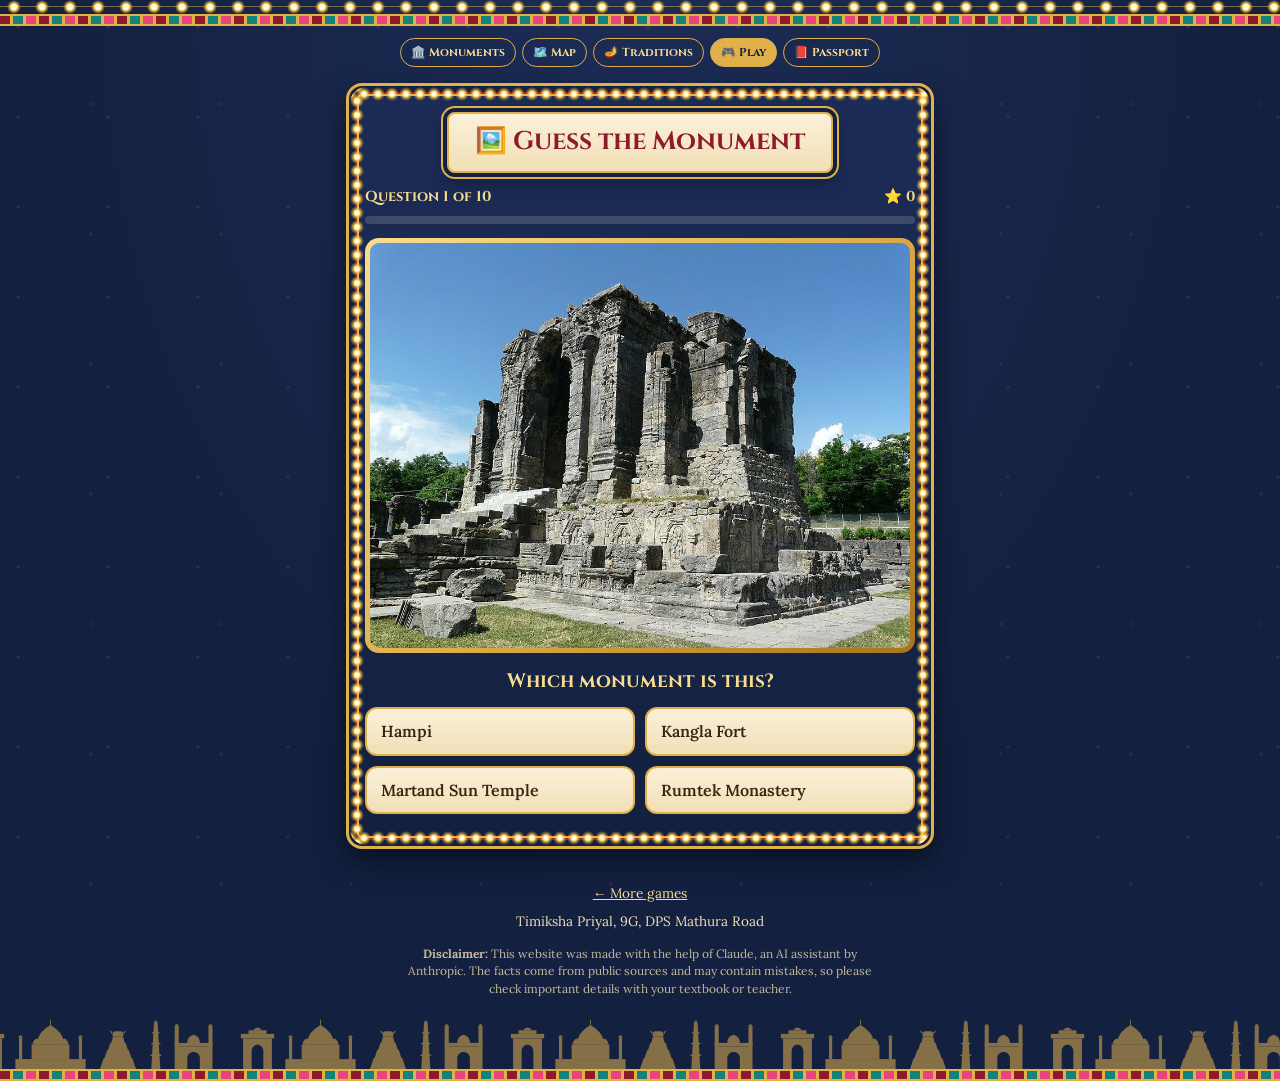
==== commit 480c84bf: "Tap a tradition's picture for facts; add student credit and AI disclaimer to footers" ====
--- a/guess.html
+++ b/guess.html
@@ -24,6 +24,8 @@
 
   <footer>
     <div class="wrap"><a href="play.html">← More games</a></div>
+    <div class="wrap made-by">Timiksha Priyal, 9G, DPS Mathura Road</div>
+    <div class="wrap"><p class="disclaimer"><b>Disclaimer:</b> This website was made with the help of Claude, an AI assistant by Anthropic. The facts come from public sources and may contain mistakes, so please check important details with your textbook or teacher.</p></div>
     <div class="skyline" aria-hidden="true"></div>
     <div class="band" aria-hidden="true"></div>
   </footer>
--- a/css/style.css
+++ b/css/style.css
@@ -152,6 +152,8 @@
 /* ---------- Footer ---------- */
 footer { text-align: center; color: var(--parchment-2); font-size: .85rem; padding: 34px 0 0; }
 footer .skyline { margin-top: 18px; height: 54px; opacity: .55; }
+footer .made-by { margin-top: 6px; }
+footer .disclaimer { max-width: 40em; margin: 12px auto 0; font-size: .75rem; line-height: 1.45; opacity: .8; }
 footer .band { margin-top: 0; }
 
 /* ---------- Monument page ---------- */
@@ -384,6 +386,30 @@
 .trad-icon { display: grid; place-items: center; font-size: 3.4rem; background: radial-gradient(circle, #fff6dc, var(--parchment-2)); }
 .trad strong { display: block; margin-top: 6px; font: 700 .85rem/1.2 var(--display); color: var(--maroon); }
 .trad span { font-size: .75rem; color: var(--ink-soft); }
+button.trad { font: inherit; background: none; border: 0; padding: 0; cursor: pointer; }
+button.trad:hover img, button.trad:focus-visible img { border-color: var(--maroon); transform: translateY(-2px); }
+button.trad img { transition: transform .15s; }
+button.trad:focus-visible { outline: 3px solid var(--teal); outline-offset: 3px; border-radius: 10px; }
+
+/* fact card that pops up when a tradition's picture is tapped */
+.trad-card {
+  width: min(520px, calc(100vw - 32px)); max-height: calc(100dvh - 40px); padding: 0; overflow: auto;
+  background: linear-gradient(var(--parchment), var(--parchment-2)); color: var(--ink);
+  border: 3px solid var(--gold); border-radius: 16px; box-shadow: 0 0 0 4px var(--maroon), 0 20px 50px rgba(0, 0, 0, .6);
+}
+.trad-card::backdrop { background: rgba(10, 16, 36, .75); }
+.trad-card > img, .trad-card > .trad-icon { display: block; width: 100%; height: auto; aspect-ratio: 4 / 3; object-fit: cover; }
+.trad-card > .trad-icon { display: grid; aspect-ratio: 16 / 9; border: 0; border-radius: 0; box-shadow: none; }
+.trad-card .trad-icon.big { font-size: 5rem; }
+.trad-card .card-body { padding: 14px 18px 16px; }
+.trad-card h2 { margin: 0; font: 700 1.3rem/1.2 var(--display); color: var(--maroon); text-align: center; }
+.trad-card .badges { text-align: center; margin: 8px 0 14px; }
+.trad-card .credit { color: var(--ink-soft); text-align: center; }
+.trad-card .close {
+  position: sticky; top: 8px; float: right; margin: 8px 8px -44px 0; z-index: 3;
+  width: 36px; height: 36px; border-radius: 50%; border: 2px solid var(--gold);
+  background: var(--navy); color: var(--gold-light); font-size: 1rem; cursor: pointer;
+}
 .scripts { display: grid; grid-template-columns: repeat(auto-fill, minmax(92px, 1fr)); gap: 8px; }
 .scripts div { text-align: center; padding: 8px 4px; border-radius: 10px; background: rgba(255, 255, 255, .55); border: 1px solid rgba(224, 176, 75, .6); }
 .scripts b { display: block; font: 600 1.3rem/1.4 "Noto Sans", "Nirmala UI", system-ui, sans-serif; color: var(--maroon); }
@@ -433,6 +459,19 @@
 .board-frame > .plaque:first-child { margin-top: 4px; }
 .board-frame.wide { max-width: 1100px; }
 .board-frame .trad-panel:last-child { margin-bottom: 4px; }
+/* phones: a slimmer frame with smaller bulbs, so the content gets more room */
+@media (max-width: 480px) {
+  .board-frame {
+    padding: 14px 10px 12px; border-width: 2px; border-radius: 12px;
+    box-shadow: inset 0 0 0 3px var(--navy), inset 0 0 0 4px var(--maroon), inset 0 0 0 5px var(--gold), 0 8px 18px rgba(0, 0, 0, .45);
+  }
+  /* smaller bulbs on every lit box: frames, heritage box and title arch */
+  .lit::before, .lit::after {
+    --bulb: radial-gradient(circle, #fffbe6 0 1.5px, #ffd45c 2.2px, rgba(255, 196, 64, .55) 3.2px, rgba(255, 196, 64, 0) 5px);
+    background-size: 20px 10px, 20px 10px, 10px 20px, 10px 20px;
+  }
+  .lit::after { background-position: 10px 0, 10px 100%, 0 10px, 100% 10px; }
+}
 #map, #traditions { margin-top: 26px; }
 @media (min-width: 900px) { #traditions .board-frame { max-width: 1100px; } }
 
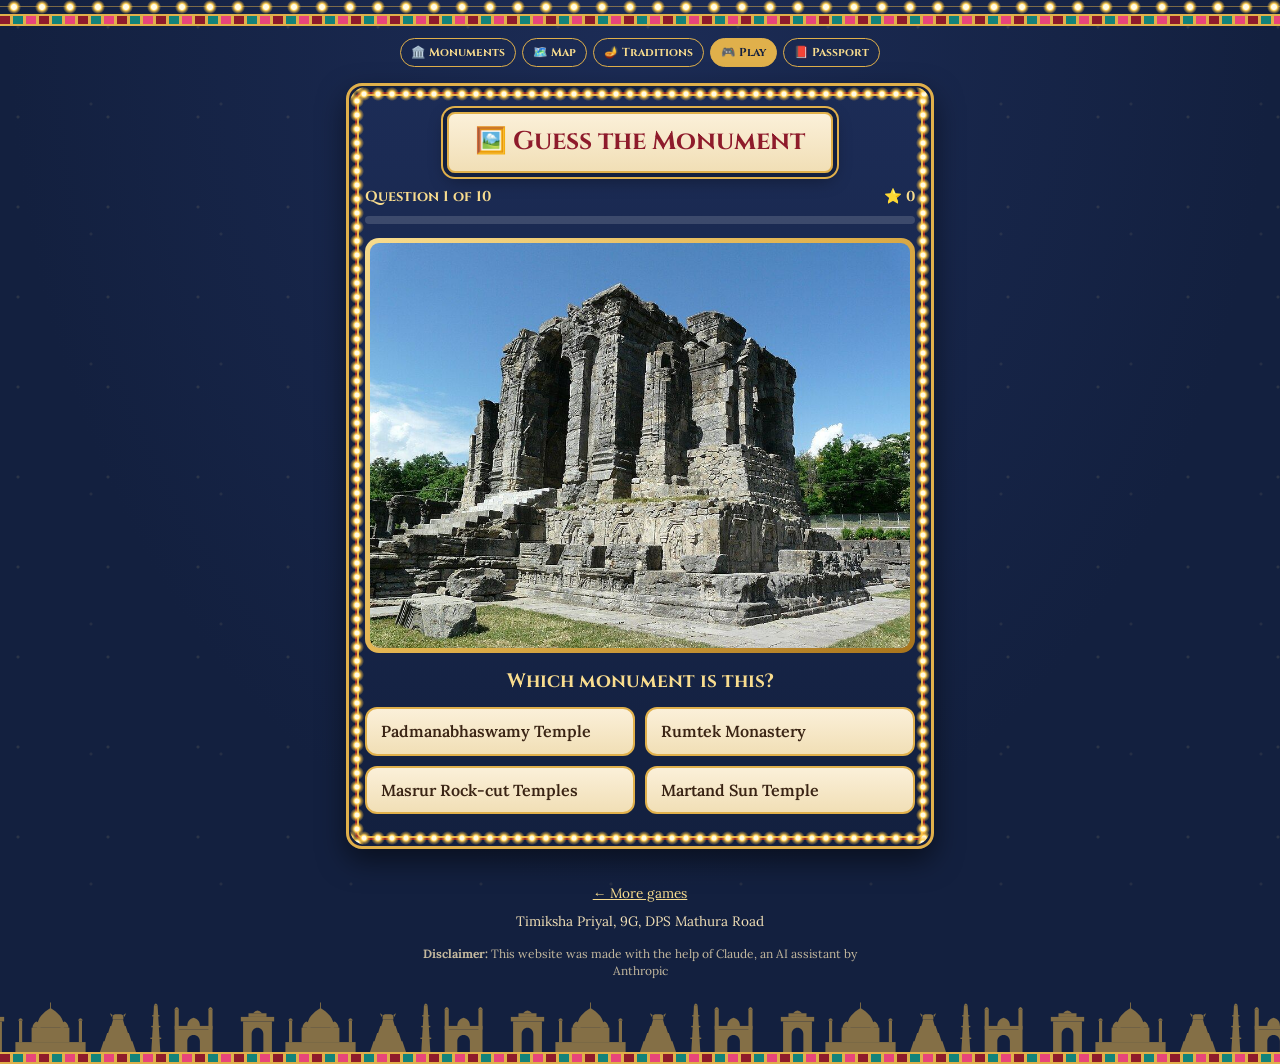
==== commit 3b7d0a6d: "Shorten the disclaimer" ====
--- a/guess.html
+++ b/guess.html
@@ -25,7 +25,7 @@
   <footer>
     <div class="wrap"><a href="play.html">← More games</a></div>
     <div class="wrap made-by">Timiksha Priyal, 9G, DPS Mathura Road</div>
-    <div class="wrap"><p class="disclaimer"><b>Disclaimer:</b> This website was made with the help of Claude, an AI assistant by Anthropic. The facts come from public sources and may contain mistakes, so please check important details with your textbook or teacher.</p></div>
+    <div class="wrap"><p class="disclaimer"><b>Disclaimer:</b> This website was made with the help of Claude, an AI assistant by Anthropic</p></div>
     <div class="skyline" aria-hidden="true"></div>
     <div class="band" aria-hidden="true"></div>
   </footer>
